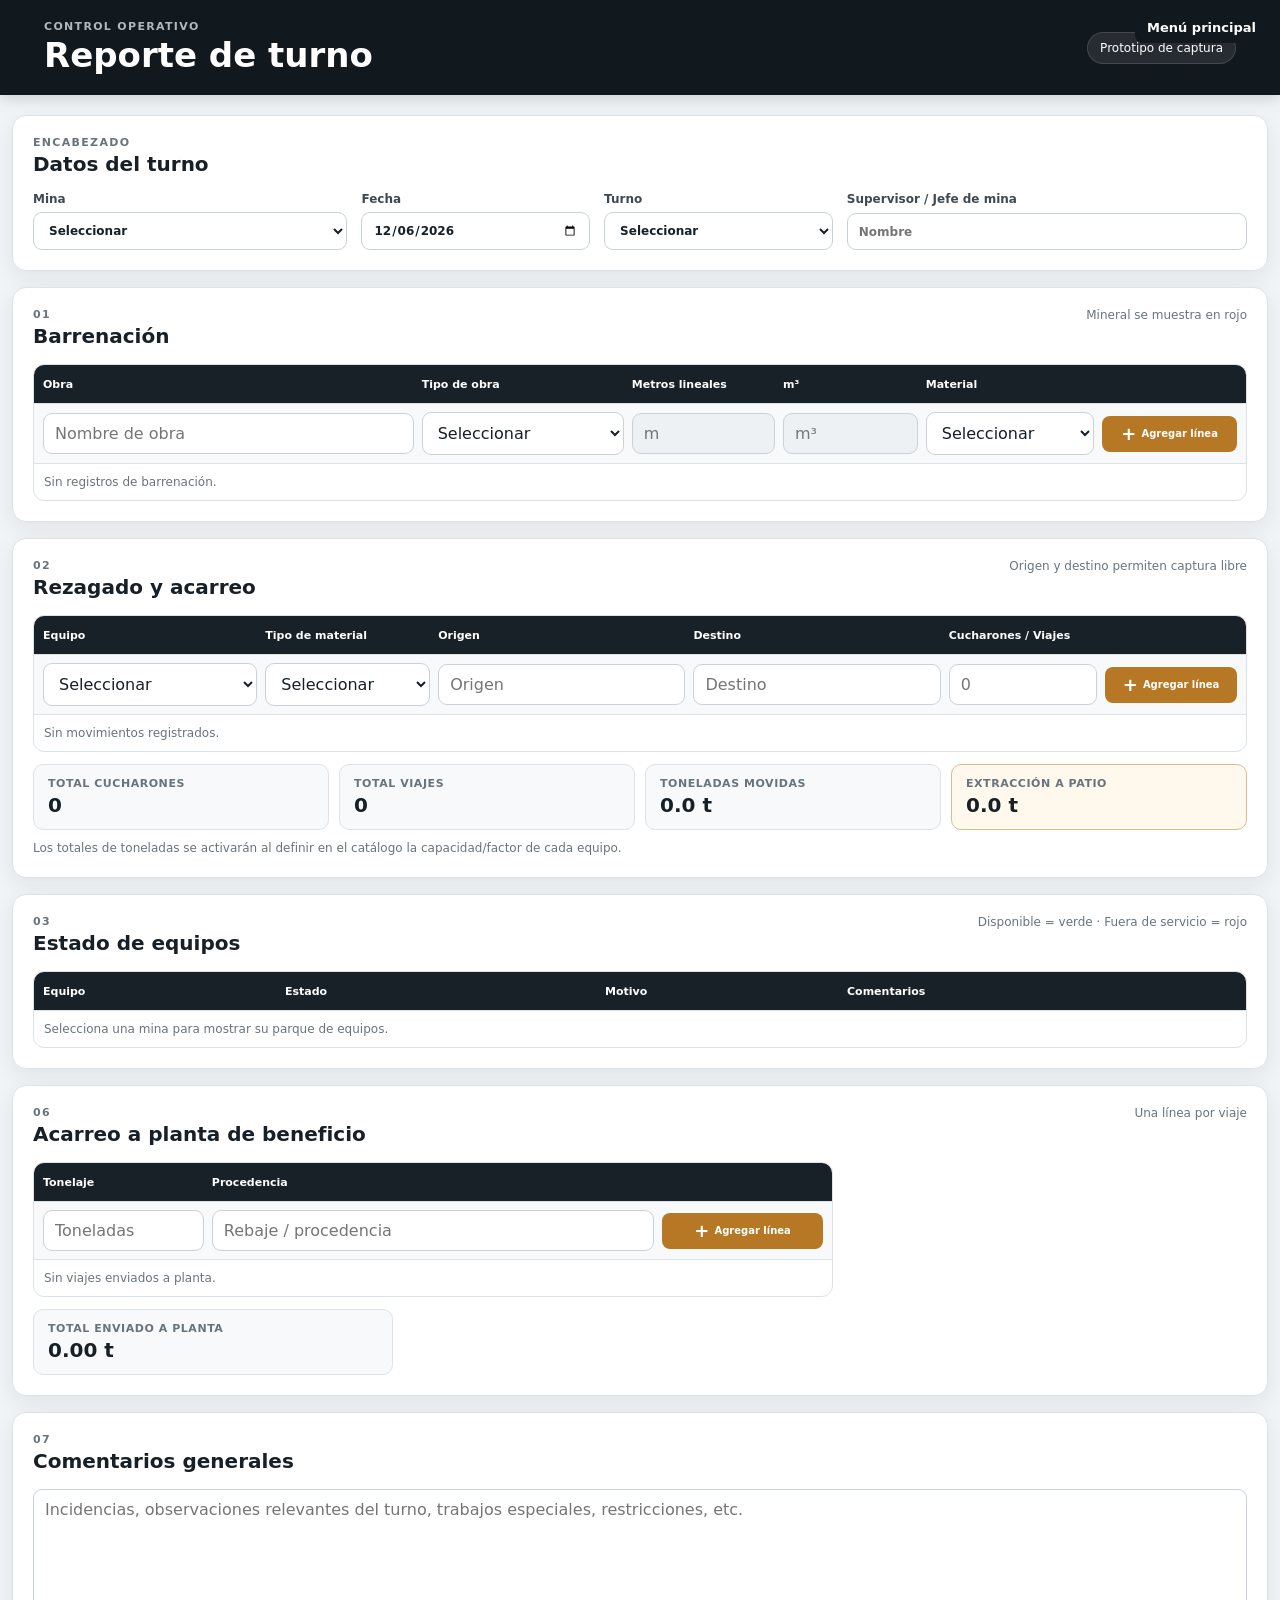
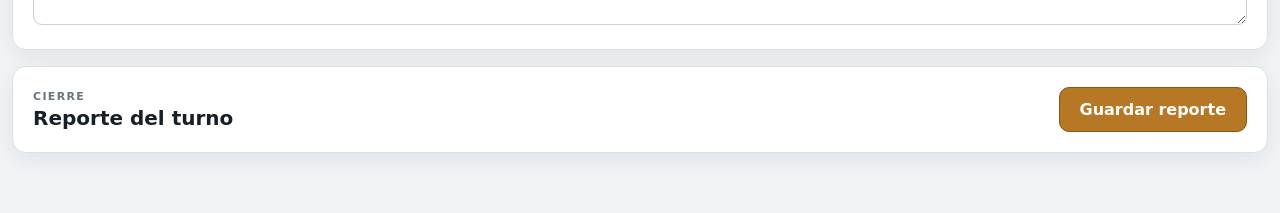
==== captura.html @ 96383361 "Add files via upload" ====
<!DOCTYPE html>
<html lang="es">
<head>
  <meta charset="UTF-8" />
  <meta name="viewport" content="width=device-width, initial-scale=1.0" />
  <title>Captura de Reporte Operativo</title>
  <link rel="stylesheet" href="style.css?v=4" />
</head>
<body>
  <a href="index.html" style="position:fixed;top:12px;right:12px;z-index:9999;padding:8px 12px;background:#11181e;color:white;text-decoration:none;border-radius:8px;font:600 13px system-ui;">Menú principal</a>
  <header class="topbar">
    <div>
      <p class="eyebrow">Control operativo</p>
      <h1>Reporte de turno</h1>
    </div>
    <div class="status-pill">Prototipo de captura</div>
  </header>

  <main class="container">
    <form id="shiftReport">
      <section class="card">
        <div class="section-title">
          <div>
            <p class="eyebrow">Encabezado</p>
            <h2>Datos del turno</h2>
          </div>
        </div>

        <div class="grid four">
          <label>
            Mina
            <select id="mina" name="mina" required>
              <option value="">Seleccionar</option>
              <option value="Santa Maria">Santa Maria</option>
              <option value="Unificación/Hallazgo">Unificación/Hallazgo</option>
            </select>
          </label>

          <label>
            Fecha
            <input id="fecha" name="fecha" type="date" required />
          </label>

          <label>
            Turno
            <select id="turno" name="turno" required>
              <option value="">Seleccionar</option>
              <option value="Primero">Primero</option>
              <option value="Segundo">Segundo</option>
              <option value="Tercero">Tercero</option>
            </select>
          </label>

          <label>
            Supervisor / Jefe de mina
            <input id="responsable" name="responsable" type="text" required placeholder="Nombre" />
          </label>
        </div>
      </section>

      <section class="card">
        <div class="section-title">
          <div>
            <p class="eyebrow">01</p>
            <h2>Barrenación</h2>
          </div>
          <span class="section-note">Mineral se muestra en rojo</span>
        </div>

        <div class="capture-table">
          <div class="table-head drilling-grid">
            <span>Obra</span>
            <span>Tipo de obra</span>
            <span>Metros lineales</span>
            <span>m³</span>
            <span>Material</span>
            <span></span>
          </div>

          <div class="entry-row drilling-grid" id="drillingEntry">
            <input id="drillObra" type="text" list="obrasCatalogo" placeholder="Nombre de obra" autocomplete="off" />

            <select id="drillTipo">
              <option value="">Seleccionar</option>
              <option>Cuele</option>
              <option>Contrapozo</option>
              <option>Tumbe</option>
              <option>Desborde</option>
            </select>

            <input id="drillMl" type="number" min="0" step="0.01" placeholder="m" disabled />
            <input id="drillM3" type="number" min="0" step="0.01" placeholder="m³" disabled />

            <select id="drillMaterial">
              <option value="">Seleccionar</option>
              <option value="Mineral">Mineral</option>
              <option value="Tepetate">Tepetate</option>
            </select>

            <button id="addDrilling" class="add-line-button" type="button">
              <span class="plus">+</span>
              <span class="add-label">Agregar línea</span>
            </button>
          </div>

          <div id="drillingRows" class="data-rows"></div>
        </div>

        <datalist id="obrasCatalogo"></datalist>
      </section>

      <section class="card">
        <div class="section-title">
          <div>
            <p class="eyebrow">02</p>
            <h2>Rezagado y acarreo</h2>
          </div>
          <span class="section-note">Origen y destino permiten captura libre</span>
        </div>

        <div class="capture-table">
          <div class="table-head haul-grid">
            <span>Equipo</span>
            <span>Tipo de material</span>
            <span>Origen</span>
            <span>Destino</span>
            <span>Cucharones / Viajes</span>
            <span></span>
          </div>

          <div class="entry-row haul-grid" id="haulEntry">
            <select id="haulEquipo">
              <option value="">Seleccionar</option>
            </select>

            <select id="haulMaterial">
              <option value="">Seleccionar</option>
              <option value="Mineral">Mineral</option>
              <option value="Tepetate">Tepetate</option>
            </select>

            <input id="haulOrigen" type="text" list="lugaresCatalogo" placeholder="Origen" autocomplete="off" />
            <input id="haulDestino" type="text" list="lugaresCatalogo" placeholder="Destino" autocomplete="off" />
            <input id="haulMovimientos" type="number" min="1" step="1" placeholder="0" />

            <button id="addHaul" class="add-line-button" type="button">
              <span class="plus">+</span>
              <span class="add-label">Agregar línea</span>
            </button>
          </div>

          <div id="haulRows" class="data-rows"></div>
        </div>

        <datalist id="lugaresCatalogo"></datalist>

        <div class="totals-row">
          <div>
            <span>Total cucharones</span>
            <strong id="totalBuckets">0</strong>
          </div>
          <div>
            <span>Total viajes</span>
            <strong id="totalTrips">0</strong>
          </div>
          <div>
            <span>Toneladas movidas</span>
            <strong id="totalMovedTons">—</strong>
          </div>
          <div class="extraction-total">
            <span>Extracción a patio</span>
            <strong id="totalExtraction">—</strong>
          </div>
        </div>

        <p class="helper">
          Los totales de toneladas se activarán al definir en el catálogo la capacidad/factor de cada equipo.
        </p>
      </section>

      <section class="card">
        <div class="section-title">
          <div>
            <p class="eyebrow">03</p>
            <h2>Estado de equipos</h2>
          </div>
          <span class="section-note">Disponible = verde · Fuera de servicio = rojo</span>
        </div>

        <div class="equipment-table">
          <div class="table-head equipment-grid">
            <span>Equipo</span>
            <span>Estado</span>
            <span>Motivo</span>
            <span>Comentarios</span>
          </div>
          <div id="equipmentRows"></div>
        </div>
      </section>

      <section id="santaMariaOnly" class="conditional-section hidden">
        <section class="card">
          <div class="section-title">
            <div>
              <p class="eyebrow">04</p>
              <h2>Stope Mate</h2>
            </div>
            <span class="section-note">Solo Santa Maria</span>
          </div>

          <div class="metric-grid">
            <label>
              Metros barrenados en el turno
              <div class="input-unit">
                <input id="stopeTurno" type="number" min="0" step="0.01" placeholder="0.00" />
                <span>m</span>
              </div>
            </label>

            <div class="metric-readonly">
              <span>Acumulado mensual</span>
              <strong id="stopeAcumulado">0.00 m</strong>
              <small>Se calculará desde la base de datos en la versión conectada.</small>
            </div>
          </div>
        </section>

        <section class="card">
          <div class="section-title">
            <div>
              <p class="eyebrow">05</p>
              <h2>Barreno de servicio en superficie</h2>
            </div>
            <span class="section-note">Solo Santa Maria</span>
          </div>

          <div class="metric-grid">
            <label>
              Avance en el turno
              <div class="input-unit">
                <input id="serviceDrillTurno" type="number" min="0" step="0.01" placeholder="0.00" />
                <span>m</span>
              </div>
            </label>

            <div class="metric-readonly">
              <span>Avance acumulado total</span>
              <strong id="serviceDrillAcumulado">0.00 m</strong>
              <small>Se calculará desde la base de datos en la versión conectada.</small>
            </div>
          </div>
        </section>
      </section>

      <section class="card">
        <div class="section-title">
          <div>
            <p class="eyebrow">06</p>
            <h2>Acarreo a planta de beneficio</h2>
          </div>
          <span class="section-note">Una línea por viaje</span>
        </div>

        <div class="capture-table plant-table">
          <div class="table-head plant-grid">
            <span>Tonelaje</span>
            <span>Procedencia</span>
            <span></span>
          </div>

          <div class="entry-row plant-grid">
            <input id="plantTons" type="number" min="0" step="0.01" placeholder="Toneladas" />
            <input id="plantOrigin" type="text" list="obrasCatalogo" placeholder="Rebaje / procedencia" autocomplete="off" />

            <button id="addPlantHaul" class="add-line-button" type="button">
              <span class="plus">+</span>
              <span class="add-label">Agregar línea</span>
            </button>
          </div>

          <div id="plantRows" class="data-rows"></div>
        </div>

        <div class="plant-total">
          <span>Total enviado a planta</span>
          <strong id="plantTotal">0.00 t</strong>
        </div>
      </section>

      <section class="card">
        <div class="section-title">
          <div>
            <p class="eyebrow">07</p>
            <h2>Comentarios generales</h2>
          </div>
        </div>

        <textarea id="generalComments" rows="6" placeholder="Incidencias, observaciones relevantes del turno, trabajos especiales, restricciones, etc."></textarea>
      </section>

      <section class="card save-card">
        <div>
          <p class="eyebrow">Cierre</p>
          <h2>Reporte del turno</h2>
        </div>
        <button id="saveReport" class="primary" type="submit">Guardar reporte</button>
      </section>
    </form>
  </main>

  <script src="app.js?v=5"></script>
</body>
</html>
---- style.css ----
:root {
  --bg: #f1f4f6;
  --surface: #ffffff;
  --surface-soft: #f7f9fa;
  --text: #172027;
  --muted: #68747d;
  --line: #dce3e7;
  --line-strong: #c9d2d8;
  --accent: #b67824;
  --accent-dark: #895716;
  --danger: #b52828;
  --danger-soft: #fff2f2;
  --success: #18743a;
  --success-soft: #eef9f1;
  --mineral: #b51f27;
  --radius: 14px;
  --shadow: 0 7px 22px rgba(21, 32, 40, .07);
}

* { box-sizing: border-box; }

html { scroll-behavior: smooth; }

body {
  margin: 0;
  font-family: Inter, ui-sans-serif, system-ui, -apple-system, BlinkMacSystemFont, "Segoe UI", sans-serif;
  background: var(--bg);
  color: var(--text);
}

button, input, select, textarea { font: inherit; }
button { cursor: pointer; }

.topbar {
  background: #11181e;
  color: #fff;
  padding: 20px clamp(16px, 4vw, 44px);
  display: flex;
  align-items: center;
  justify-content: space-between;
  gap: 18px;
  position: sticky;
  top: 0;
  z-index: 20;
  box-shadow: 0 4px 14px rgba(0,0,0,.15);
}

.topbar h1 {
  margin: 2px 0 0;
  font-size: clamp(23px, 3.6vw, 34px);
}

.eyebrow {
  margin: 0;
  text-transform: uppercase;
  letter-spacing: .12em;
  font-size: 11px;
  color: var(--muted);
  font-weight: 800;
}

.topbar .eyebrow { color: #aeb8bf; }

.status-pill {
  background: rgba(255,255,255,.09);
  border: 1px solid rgba(255,255,255,.13);
  padding: 8px 12px;
  border-radius: 999px;
  font-size: 12px;
  white-space: nowrap;
}

.container {
  width: min(1320px, calc(100% - 24px));
  margin: 20px auto 60px;
}

.card {
  background: var(--surface);
  border: 1px solid var(--line);
  border-radius: var(--radius);
  box-shadow: var(--shadow);
  padding: 20px;
  margin-bottom: 16px;
}

.section-title {
  display: flex;
  align-items: flex-start;
  justify-content: space-between;
  gap: 14px;
  margin-bottom: 16px;
}

.section-title h2, .save-card h2 {
  margin: 3px 0 0;
  font-size: 20px;
}

.section-note {
  color: var(--muted);
  font-size: 12px;
  text-align: right;
}

.grid {
  display: grid;
  gap: 14px;
}

.grid.four {
  grid-template-columns: 1.1fr .8fr .8fr 1.4fr;
}

label {
  display: grid;
  gap: 6px;
  font-size: 12px;
  font-weight: 800;
  color: #3e4951;
}

input, select, textarea {
  width: 100%;
  border: 1px solid var(--line-strong);
  border-radius: 9px;
  padding: 10px 11px;
  background: #fff;
  color: var(--text);
  outline: none;
}

textarea { resize: vertical; }

input:focus, select:focus, textarea:focus {
  border-color: var(--accent);
  box-shadow: 0 0 0 3px rgba(182,120,36,.11);
}

input:disabled, select:disabled {
  background: #edf1f3;
  color: #9ca7ae;
  cursor: not-allowed;
}

.capture-table, .equipment-table {
  border: 1px solid var(--line);
  border-radius: 11px;
  overflow-x: auto;
  overflow-y: hidden;
}

.table-head {
  background: #182127;
  color: white;
  min-height: 38px;
  display: grid;
  align-items: center;
  gap: 8px;
  padding: 7px 9px;
  font-size: 11px;
  font-weight: 800;
}

.entry-row, .data-row, .equipment-row {
  display: grid;
  align-items: center;
  gap: 8px;
  padding: 8px 9px;
  border-top: 1px solid var(--line);
}

.entry-row { background: var(--surface-soft); }

.drilling-grid {
  grid-template-columns: minmax(190px, 2.2fr) minmax(120px, 1.2fr) minmax(105px, .85fr) minmax(95px, .8fr) minmax(110px, 1fr) minmax(120px, .8fr);
  min-width: 980px;
}

.haul-grid {
  grid-template-columns: minmax(150px, 1.3fr) minmax(120px, 1fr) minmax(170px, 1.5fr) minmax(170px, 1.5fr) minmax(115px, .9fr) minmax(120px, .8fr);
  min-width: 1080px;
}

.equipment-grid {
  grid-template-columns: minmax(150px, 1.2fr) minmax(245px, 1.6fr) minmax(170px, 1.2fr) minmax(220px, 2fr);
  min-width: 900px;
}

.plant-grid {
  grid-template-columns: minmax(120px, .8fr) minmax(240px, 2.2fr) minmax(120px, .8fr);
  min-width: 540px;
}

.plant-table { max-width: 800px; }

.data-row {
  background: white;
  font-size: 13px;
}

.data-row.mineral-row,
.entry-row.mineral-row {
  color: var(--mineral);
  font-weight: 700;
}

.add-line-button {
  border: none;
  background: var(--accent);
  color: white;
  border-radius: 8px;
  min-height: 36px;
  padding: 7px 9px;
  display: inline-flex;
  align-items: center;
  justify-content: center;
  gap: 5px;
  font-weight: 800;
}

.add-line-button:hover { background: var(--accent-dark); }

.plus {
  font-size: 18px;
  line-height: 1;
}

.add-label {
  font-size: 10px;
  white-space: nowrap;
}

.delete-button {
  border: none;
  background: transparent;
  color: var(--danger);
  font-size: 20px;
  font-weight: 900;
}

.totals-row {
  display: grid;
  grid-template-columns: repeat(4, 1fr);
  gap: 10px;
  margin-top: 12px;
}

.totals-row > div, .plant-total, .metric-readonly {
  border: 1px solid var(--line);
  border-radius: 10px;
  background: var(--surface-soft);
  padding: 12px 14px;
}

.totals-row span, .plant-total span, .metric-readonly span {
  display: block;
  color: var(--muted);
  font-size: 11px;
  font-weight: 800;
  text-transform: uppercase;
  letter-spacing: .05em;
}

.totals-row strong, .plant-total strong, .metric-readonly strong {
  display: block;
  margin-top: 3px;
  font-size: 20px;
}

.extraction-total {
  border-color: #d9bd92 !important;
  background: #fff8ec !important;
}

.helper {
  color: var(--muted);
  font-size: 12px;
  margin: 10px 0 0;
  line-height: 1.45;
}

.radio-group {
  display: flex;
  flex-wrap: wrap;
  gap: 12px;
}

.radio-option {
  display: inline-flex;
  align-items: center;
  gap: 5px;
  font-size: 12px;
  font-weight: 800;
  cursor: pointer;
}

.radio-option input {
  width: auto;
  margin: 0;
}

.equipment-row {
  transition: background .15s ease, color .15s ease;
}

.equipment-row.available {
  background: var(--success-soft);
  color: var(--success);
}

.equipment-row.out {
  background: var(--danger-soft);
  color: var(--danger);
}

.equipment-row .equipment-name { font-weight: 900; }

.equipment-row.available select,
.equipment-row.available input,
.equipment-row.out select,
.equipment-row.out input {
  color: inherit;
}

.metric-grid {
  display: grid;
  grid-template-columns: minmax(220px, 1fr) minmax(220px, 1fr);
  gap: 14px;
  max-width: 760px;
}

.input-unit {
  display: flex;
  align-items: stretch;
}

.input-unit input { border-radius: 9px 0 0 9px; }

.input-unit span {
  display: grid;
  place-items: center;
  min-width: 46px;
  padding: 0 10px;
  border: 1px solid var(--line-strong);
  border-left: 0;
  border-radius: 0 9px 9px 0;
  background: #eef2f4;
  color: var(--muted);
}

.metric-readonly small {
  display: block;
  margin-top: 4px;
  color: var(--muted);
  line-height: 1.35;
}

.plant-total {
  max-width: 360px;
  margin-top: 12px;
}

.save-card {
  display: flex;
  justify-content: space-between;
  align-items: center;
  gap: 18px;
}

.primary {
  border: 1px solid var(--accent-dark);
  background: var(--accent);
  color: white;
  border-radius: 10px;
  padding: 12px 20px;
  font-weight: 900;
  min-width: 180px;
}

.primary:hover { background: var(--accent-dark); }

.hidden { display: none !important; }

.empty-state {
  color: var(--muted);
  font-size: 12px;
  padding: 11px 10px;
  border-top: 1px solid var(--line);
}

.catalog-error {
  background: #fff1f1;
  border: 1px solid #e9bebe;
  color: #8d2020;
  padding: 10px 12px;
  border-radius: 9px;
  margin-bottom: 16px;
  font-size: 13px;
}

@media (max-width: 980px) {
  .grid.four { grid-template-columns: repeat(2, 1fr); }
  .totals-row { grid-template-columns: repeat(2, 1fr); }
}

@media (max-width: 620px) {
  .topbar {
    position: static;
    align-items: flex-start;
  }

  .container {
    width: min(100% - 16px, 1320px);
    margin-top: 10px;
  }

  .card {
    padding: 14px;
    border-radius: 11px;
  }

  .grid.four, .metric-grid, .totals-row {
    grid-template-columns: 1fr;
  }

  .section-title {
    align-items: flex-start;
    flex-direction: column;
  }

  .section-note { text-align: left; }

  .save-card {
    align-items: stretch;
    flex-direction: column;
  }

  .primary { width: 100%; }

  .status-pill { display: none; }
}
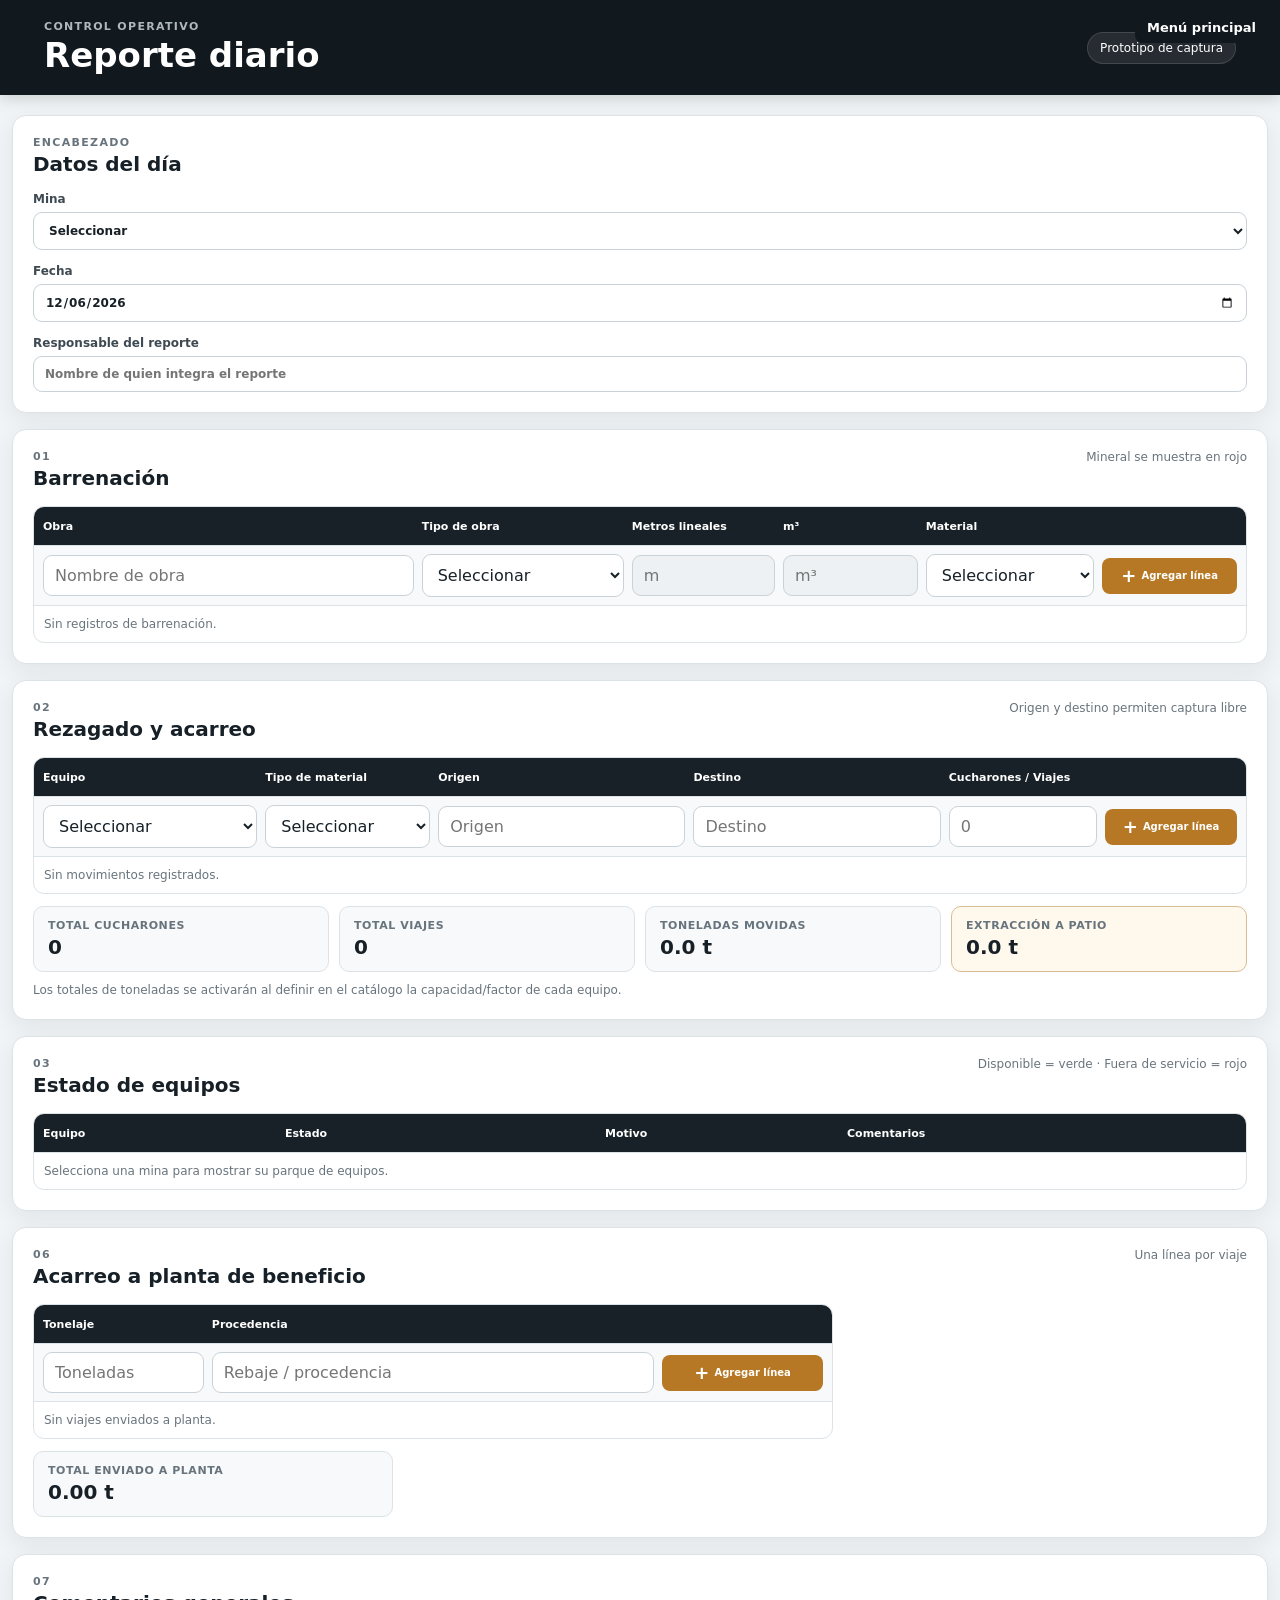
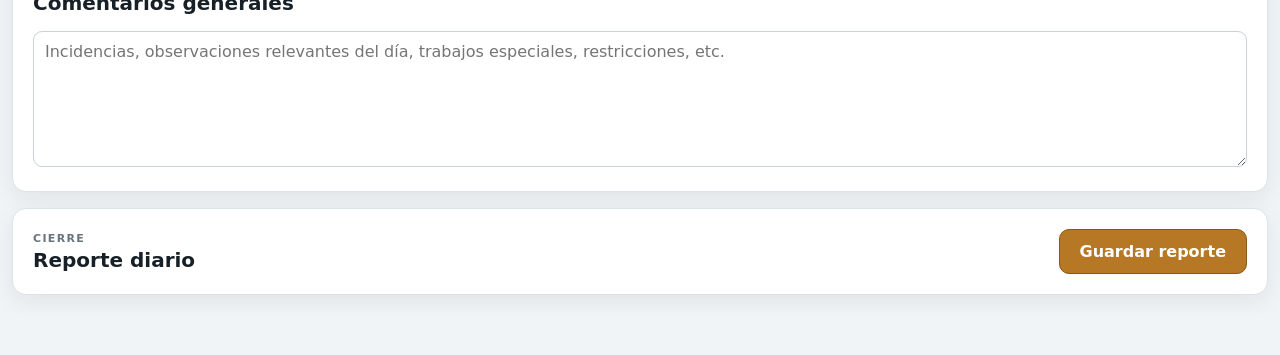
==== commit c8ece854: "Add files via upload" ====
--- a/captura.html
+++ b/captura.html
@@ -11,7 +11,7 @@
   <header class="topbar">
     <div>
       <p class="eyebrow">Control operativo</p>
-      <h1>Reporte de turno</h1>
+      <h1>Reporte diario</h1>
     </div>
     <div class="status-pill">Prototipo de captura</div>
   </header>
@@ -22,11 +22,11 @@
         <div class="section-title">
           <div>
             <p class="eyebrow">Encabezado</p>
-            <h2>Datos del turno</h2>
-          </div>
-        </div>
-
-        <div class="grid four">
+            <h2>Datos del día</h2>
+          </div>
+        </div>
+
+        <div class="grid three">
           <label>
             Mina
             <select id="mina" name="mina" required>
@@ -42,18 +42,8 @@
           </label>
 
           <label>
-            Turno
-            <select id="turno" name="turno" required>
-              <option value="">Seleccionar</option>
-              <option value="Primero">Primero</option>
-              <option value="Segundo">Segundo</option>
-              <option value="Tercero">Tercero</option>
-            </select>
-          </label>
-
-          <label>
-            Supervisor / Jefe de mina
-            <input id="responsable" name="responsable" type="text" required placeholder="Nombre" />
+            Responsable del reporte
+            <input id="responsable" name="responsable" type="text" required placeholder="Nombre de quien integra el reporte" />
           </label>
         </div>
       </section>
@@ -210,9 +200,9 @@
 
           <div class="metric-grid">
             <label>
-              Metros barrenados en el turno
+              Metros barrenados en el día
               <div class="input-unit">
-                <input id="stopeTurno" type="number" min="0" step="0.01" placeholder="0.00" />
+                <input id="stopeDia" type="number" min="0" step="0.01" placeholder="0.00" />
                 <span>m</span>
               </div>
             </label>
@@ -236,9 +226,9 @@
 
           <div class="metric-grid">
             <label>
-              Avance en el turno
+              Avance en el día
               <div class="input-unit">
-                <input id="serviceDrillTurno" type="number" min="0" step="0.01" placeholder="0.00" />
+                <input id="serviceDrillDia" type="number" min="0" step="0.01" placeholder="0.00" />
                 <span>m</span>
               </div>
             </label>
@@ -295,19 +285,19 @@
           </div>
         </div>
 
-        <textarea id="generalComments" rows="6" placeholder="Incidencias, observaciones relevantes del turno, trabajos especiales, restricciones, etc."></textarea>
+        <textarea id="generalComments" rows="6" placeholder="Incidencias, observaciones relevantes del día, trabajos especiales, restricciones, etc."></textarea>
       </section>
 
       <section class="card save-card">
         <div>
           <p class="eyebrow">Cierre</p>
-          <h2>Reporte del turno</h2>
+          <h2>Reporte diario</h2>
         </div>
         <button id="saveReport" class="primary" type="submit">Guardar reporte</button>
       </section>
     </form>
   </main>
 
-  <script src="app.js?v=5"></script>
+  <script src="app.js?v=6"></script>
 </body>
 </html>
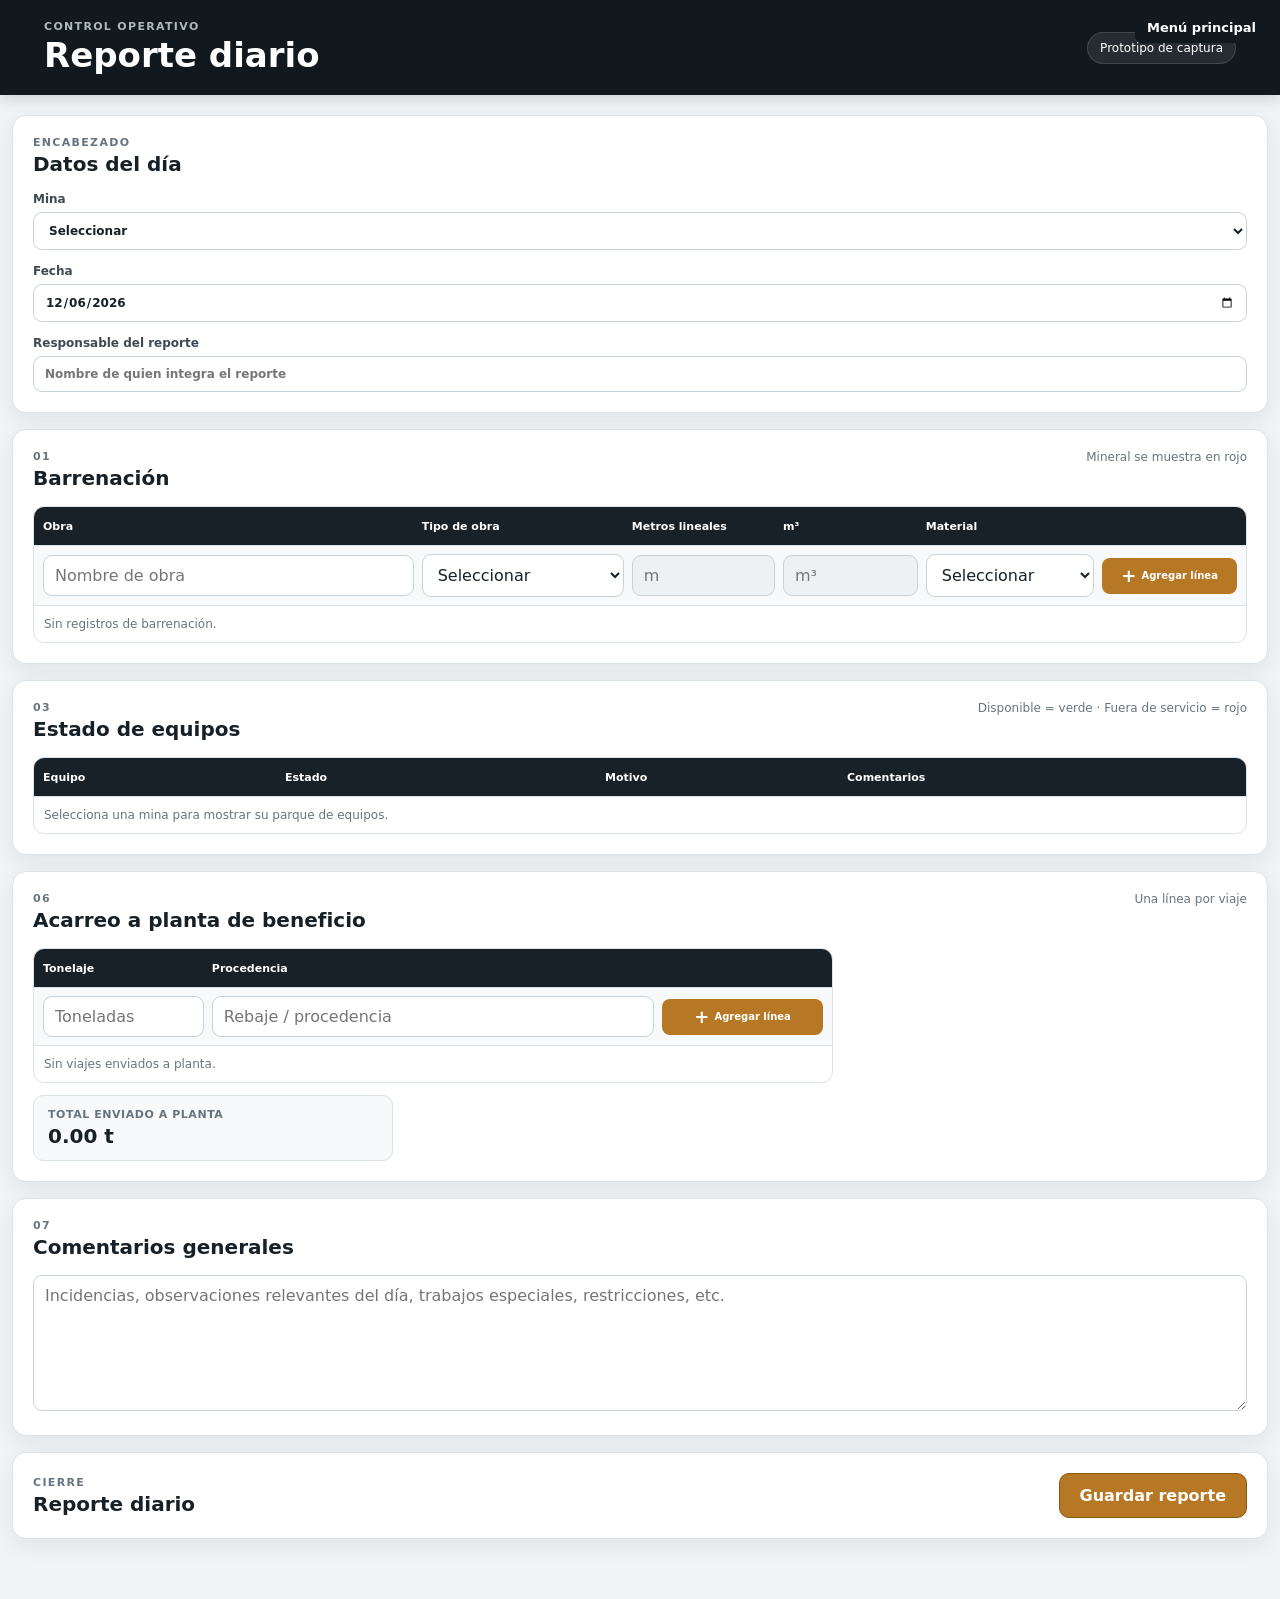
==== commit 4db84c3d: "Add files via upload" ====
--- a/captura.html
+++ b/captura.html
@@ -102,75 +102,6 @@
       <section class="card">
         <div class="section-title">
           <div>
-            <p class="eyebrow">02</p>
-            <h2>Rezagado y acarreo</h2>
-          </div>
-          <span class="section-note">Origen y destino permiten captura libre</span>
-        </div>
-
-        <div class="capture-table">
-          <div class="table-head haul-grid">
-            <span>Equipo</span>
-            <span>Tipo de material</span>
-            <span>Origen</span>
-            <span>Destino</span>
-            <span>Cucharones / Viajes</span>
-            <span></span>
-          </div>
-
-          <div class="entry-row haul-grid" id="haulEntry">
-            <select id="haulEquipo">
-              <option value="">Seleccionar</option>
-            </select>
-
-            <select id="haulMaterial">
-              <option value="">Seleccionar</option>
-              <option value="Mineral">Mineral</option>
-              <option value="Tepetate">Tepetate</option>
-            </select>
-
-            <input id="haulOrigen" type="text" list="lugaresCatalogo" placeholder="Origen" autocomplete="off" />
-            <input id="haulDestino" type="text" list="lugaresCatalogo" placeholder="Destino" autocomplete="off" />
-            <input id="haulMovimientos" type="number" min="1" step="1" placeholder="0" />
-
-            <button id="addHaul" class="add-line-button" type="button">
-              <span class="plus">+</span>
-              <span class="add-label">Agregar línea</span>
-            </button>
-          </div>
-
-          <div id="haulRows" class="data-rows"></div>
-        </div>
-
-        <datalist id="lugaresCatalogo"></datalist>
-
-        <div class="totals-row">
-          <div>
-            <span>Total cucharones</span>
-            <strong id="totalBuckets">0</strong>
-          </div>
-          <div>
-            <span>Total viajes</span>
-            <strong id="totalTrips">0</strong>
-          </div>
-          <div>
-            <span>Toneladas movidas</span>
-            <strong id="totalMovedTons">—</strong>
-          </div>
-          <div class="extraction-total">
-            <span>Extracción a patio</span>
-            <strong id="totalExtraction">—</strong>
-          </div>
-        </div>
-
-        <p class="helper">
-          Los totales de toneladas se activarán al definir en el catálogo la capacidad/factor de cada equipo.
-        </p>
-      </section>
-
-      <section class="card">
-        <div class="section-title">
-          <div>
             <p class="eyebrow">03</p>
             <h2>Estado de equipos</h2>
           </div>
@@ -298,6 +229,6 @@
     </form>
   </main>
 
-  <script src="app.js?v=6"></script>
+  <script src="app.js?v=7"></script>
 </body>
 </html>
